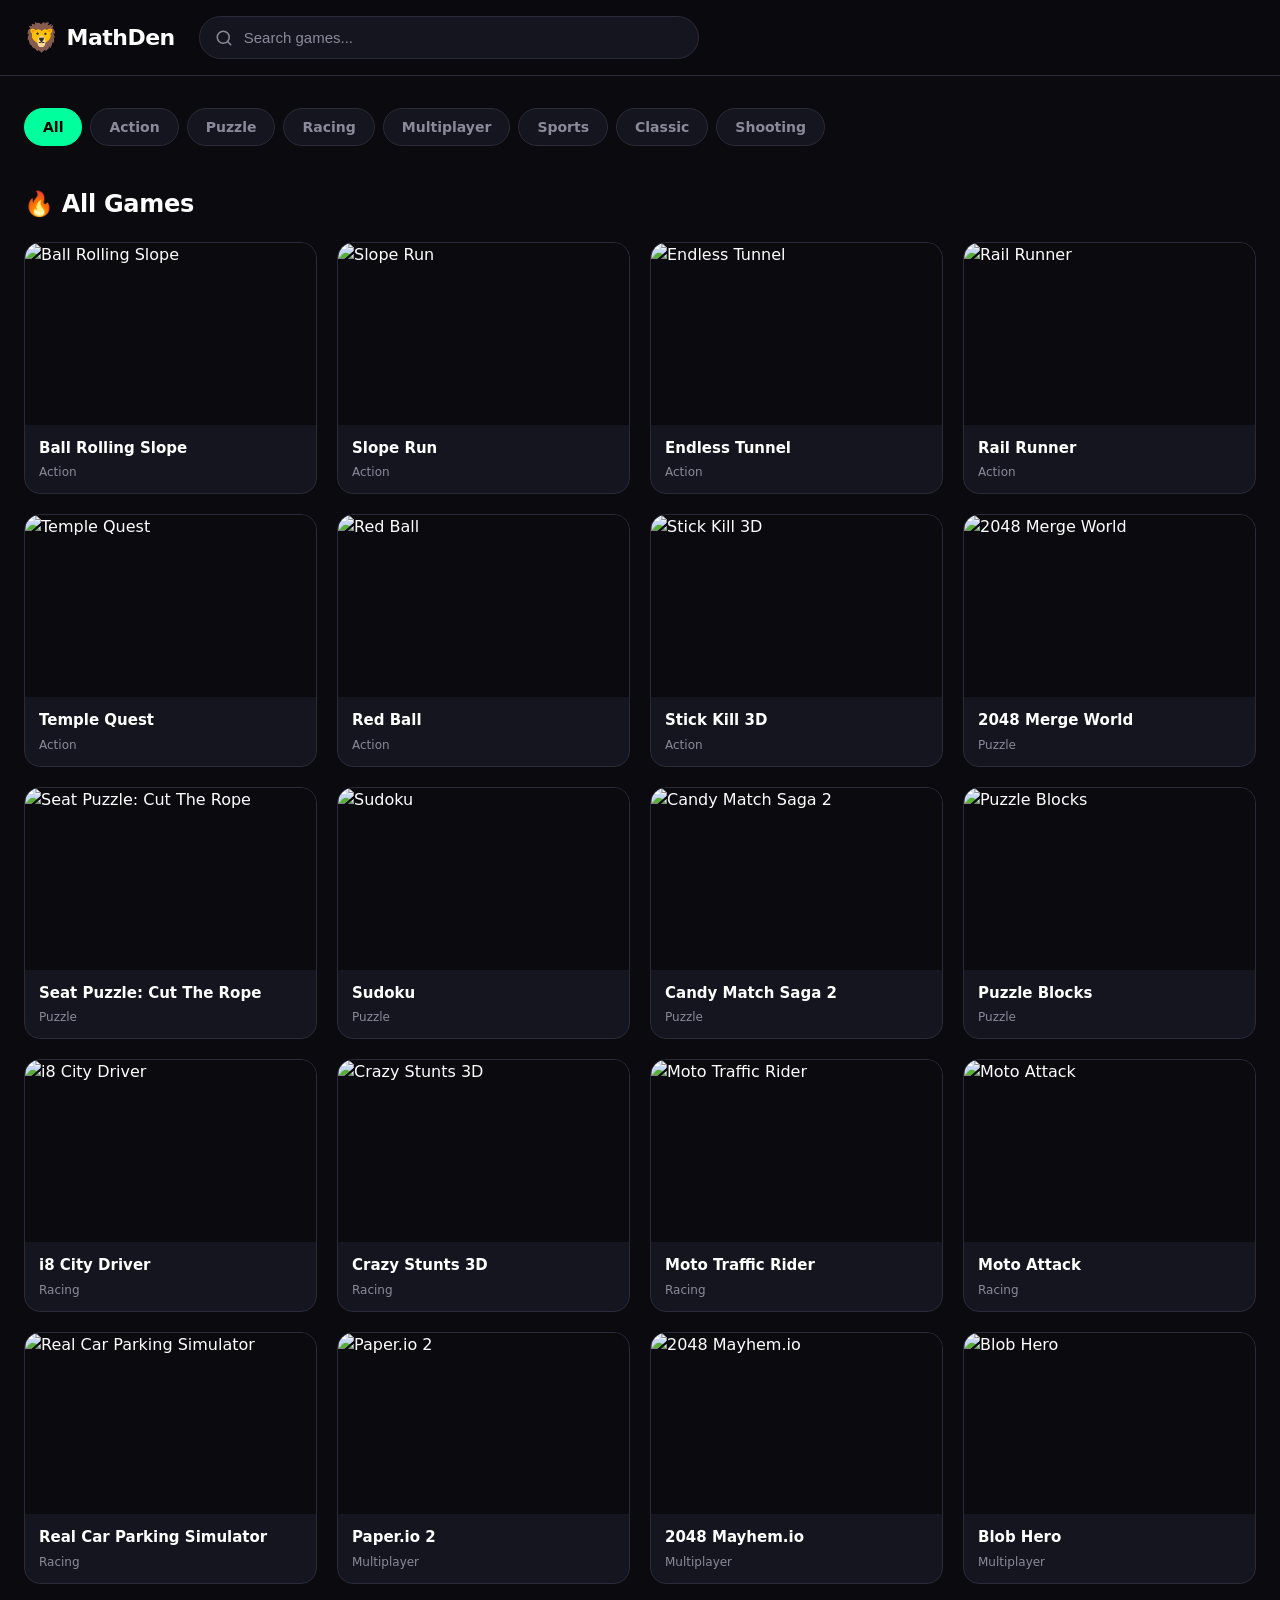
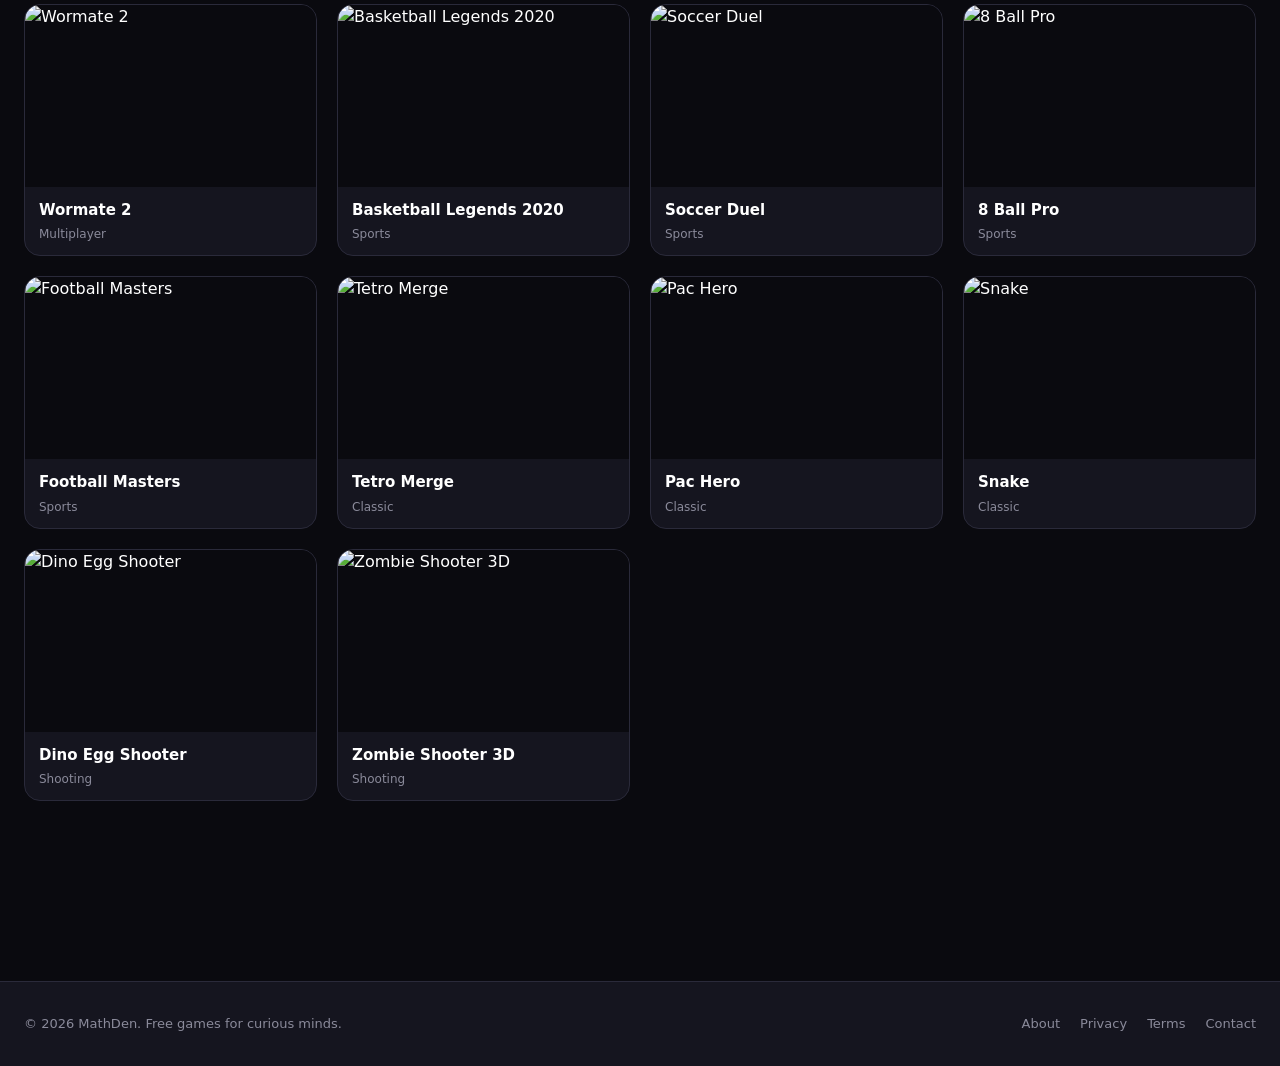
==== index.html @ 06e5002e "Add custom PostHog events: game_played, category_clicked" ====
<!DOCTYPE html>
<html lang="en">
<head>
  <meta charset="UTF-8">
  <meta name="viewport" content="width=device-width, initial-scale=1.0">
  <title>MathDen — Free Online Games</title>
  <meta name="description" content="Play free online games at MathDen. Action, puzzle, racing, and more — no download required.">
  <meta property="og:title" content="MathDen — Free Online Games">
  <meta property="og:description" content="Play free online games at MathDen. Action, puzzle, racing, and more.">
  <link rel="stylesheet" href="assets/css/style.css">
<script>
    !function(t,e){var o,n,p,r;e.__SV||(window.posthog && window.posthog.__loaded)||(window.posthog=e,e._i=[],e.init=function(i,s,a){function g(t,e){var o=e.split(".");2==o.length&&(t=t[o[0]],e=o[1]),t[e]=function(){t.push([e].concat(Array.prototype.slice.call(arguments,0)))}}(p=t.createElement("script")).type="text/javascript",p.crossOrigin="anonymous",p.async=!0,p.src=s.api_host.replace(".i.posthog.com","-assets.i.posthog.com")+"/static/array.js",(r=t.getElementsByTagName("script")[0]).parentNode.insertBefore(p,r);var u=e;for(void 0!==a?u=e[a]=[]:a="posthog",u.people=u.people||[],u.toString=function(t){var e="posthog";return"posthog"!==a&&(e+="."+a),t||(e+=" (stub)"),e},u.people.toString=function(){return u.toString(1)+".people (stub)"},o="Ai Ri init Vi Yi Rr zi Gi Zi capture calculateEventProperties en register register_once register_for_session unregister unregister_for_session sn getFeatureFlag getFeatureFlagPayload getFeatureFlagResult isFeatureEnabled reloadFeatureFlags updateFlags updateEarlyAccessFeatureEnrollment getEarlyAccessFeatures on onFeatureFlags onSurveysLoaded onSessionId getSurveys getActiveMatchingSurveys renderSurvey displaySurvey cancelPendingSurvey canRenderSurvey canRenderSurveyAsync an identify setPersonProperties group resetGroups setPersonPropertiesForFlags resetPersonPropertiesForFlags setGroupPropertiesForFlags resetGroupPropertiesForFlags reset setIdentity clearIdentity get_distinct_id getGroups get_session_id get_session_replay_url alias set_config startSessionRecording stopSessionRecording sessionRecordingStarted captureException addExceptionStep captureLog startExceptionAutocapture stopExceptionAutocapture loadToolbar get_property getSessionProperty rn Ki createPersonProfile setInternalOrTestUser nn $i hn opt_in_capturing opt_out_capturing has_opted_in_capturing has_opted_out_capturing get_explicit_consent_status is_capturing clear_opt_in_out_capturing Xi debug Mr tn getPageViewId captureTraceFeedback captureTraceMetric Di".split(" "),n=0;n<o.length;n++)g(u,o[n]);e._i.push([i,s,a])},e.__SV=1)}(document,window.posthog||[]);
    posthog.init('phc_BQcJX7nY75szhuNcT6QrGDMmhBJrmtyXTKEmEnBgH4zF', {
        api_host: 'https://us.i.posthog.com',
        defaults: '2026-01-30',
        person_profiles: 'identified_only', // or 'always' to create profiles for anonymous users as well
    })
</script>
</head>
<body>

  <!-- HEADER -->
  <header>
    <div class="header-inner">
      <a href="/" class="logo">
        <span class="logo-emoji">🦁</span>
        <span>MathDen</span>
      </a>
      <div class="search-bar">
        <svg class="search-icon" width="18" height="18" viewBox="0 0 24 24" fill="none" stroke="currentColor" stroke-width="2" stroke-linecap="round" stroke-linejoin="round">
          <circle cx="11" cy="11" r="8"></circle>
          <path d="m21 21-4.3-4.3"></path>
        </svg>
        <input type="text" id="searchInput" placeholder="Search games...">
      </div>
    </div>
  </header>

  <!-- MAIN CONTENT -->
  <main>
    <!-- Category Filter Tabs -->
    <div class="category-tabs" id="categoryTabs"></div>

    <!-- Recently Played (hidden by default, shows only if user has history) -->
    <section id="recentlyPlayedSection" style="display: none;">
      <h2 class="section-title">⏱️ Recently Played</h2>
      <div class="game-grid" id="recentlyPlayedGrid"></div>
    </section>

    <!-- Main Game Grid -->
    <section>
      <h2 class="section-title" id="gridTitle">🔥 All Games</h2>
      <div class="game-grid" id="gameGrid"></div>
      <div class="empty-state" id="emptyState" style="display: none;">
        No games match your search. Try a different keyword.
      </div>
    </section>
  </main>
<!-- FOOTER -->
  <footer class="site-footer">
    <div class="footer-inner">
      <p>© 2026 MathDen. Free games for curious minds.</p>
      <nav class="footer-links">
        <a href="/about.html">About</a>
        <a href="/privacy.html">Privacy</a>
        <a href="/terms.html">Terms</a>
        <a href="mailto:hello@mathden.com">Contact</a>
      </nav>
    </div>
  </footer>
  <!-- SCRIPTS -->
  <script src="assets/js/games.js"></script>
<script>
  const grid = document.getElementById("gameGrid");
  const searchInput = document.getElementById("searchInput");
  const emptyState = document.getElementById("emptyState");
  const categoryTabs = document.getElementById("categoryTabs");
  const gridTitle = document.getElementById("gridTitle");
  const recentlyPlayedSection = document.getElementById("recentlyPlayedSection");
  const recentlyPlayedGrid = document.getElementById("recentlyPlayedGrid");

  let activeCategory = "All";
  let searchQuery = "";

  // Build a single game card element
  function buildCard(game) {
    const card = document.createElement("a");
    card.href = `game.html?id=${game.id}`;
    card.className = "game-card";
    card.innerHTML = `
      <img class="game-card-thumb" src="${game.thumbnail}" alt="${game.title}" loading="lazy">
      <div class="game-card-body">
        <div class="game-card-title">${game.title}</div>
        <div class="game-card-tag">${game.category}</div>
      </div>
    `;
    return card;
  }

  // Render category filter tabs
  function renderCategoryTabs() {
    categoryTabs.innerHTML = "";
    CATEGORIES.forEach(cat => {
      const btn = document.createElement("button");
      btn.className = "category-tab" + (cat === activeCategory ? " active" : "");
      btn.textContent = cat;
     btn.addEventListener("click", () => {
  activeCategory = cat;
  searchInput.value = "";
  searchQuery = "";
  renderCategoryTabs();
  gridTitle.textContent = cat === "All" ? "🔥 All Games" : `🔥 ${cat}`;
  applyFilters();
  window.scrollTo({ top: 0, behavior: "smooth" });

  // Track category click
  if (typeof posthog !== 'undefined') {
    posthog.capture('category_clicked', {
      category: cat,
    });
  }
});
      categoryTabs.appendChild(btn);
    });
  }

  // Render the filtered game grid
  function renderGames(gameList) {
    grid.innerHTML = "";
    if (gameList.length === 0) {
      emptyState.style.display = "block";
      return;
    }
    emptyState.style.display = "none";
    gameList.forEach(g => grid.appendChild(buildCard(g)));
  }

  // Combine category + search filtering
  function applyFilters() {
    let filtered = GAMES;
    if (activeCategory !== "All") {
      filtered = filtered.filter(g => g.category === activeCategory);
    }
    if (searchQuery) {
      const q = searchQuery.toLowerCase();
      filtered = filtered.filter(g =>
        g.title.toLowerCase().includes(q) ||
        g.category.toLowerCase().includes(q)
      );
    }
    renderGames(filtered);
  }

  // Render Recently Played section
  function renderRecentlyPlayed() {
    try {
      const recent = JSON.parse(localStorage.getItem("recentlyPlayed") || "[]");
      if (recent.length === 0) {
        recentlyPlayedSection.style.display = "none";
        return;
      }
      recentlyPlayedSection.style.display = "block";
      recentlyPlayedGrid.innerHTML = "";
      recent.forEach(g => recentlyPlayedGrid.appendChild(buildCard(g)));
    } catch (e) {
      recentlyPlayedSection.style.display = "none";
    }
  }

  // Search handler
  searchInput.addEventListener("input", (e) => {
    searchQuery = e.target.value.trim();
    applyFilters();
  });

  // Handle incoming search from game page
  const urlParams = new URLSearchParams(window.location.search);
  const incomingSearch = urlParams.get("search");
  if (incomingSearch) {
    searchInput.value = incomingSearch;
    searchQuery = incomingSearch;
  }

  // Boot
  renderCategoryTabs();
  renderRecentlyPlayed();
  applyFilters();
</script>

</body>
</html>
---- assets/css/style.css ----
/* ============================================
   MATHDEN STYLESHEET — v1
   ============================================ */

/* Reset + Base */
* {
  margin: 0;
  padding: 0;
  box-sizing: border-box;
}

:root {
  --bg: #0a0a0f;
  --bg-card: #15151f;
  --bg-card-hover: #1e1e2d;
  --border: #2a2a3a;
  --text: #ffffff;
  --text-dim: #8a8a9a;
  --accent: #00ff9d;
  --accent-glow: rgba(0, 255, 157, 0.15);
  --radius: 16px;
}

body {
  font-family: -apple-system, BlinkMacSystemFont, "Segoe UI", system-ui, sans-serif;
  background: var(--bg);
  color: var(--text);
  min-height: 100vh;
  line-height: 1.5;
}

/* ============================================
   HEADER
   ============================================ */
header {
  position: sticky;
  top: 0;
  background: rgba(10, 10, 15, 0.85);
  backdrop-filter: blur(12px);
  border-bottom: 1px solid var(--border);
  padding: 16px 24px;
  z-index: 100;
}

.header-inner {
  max-width: 1400px;
  margin: 0 auto;
  display: flex;
  align-items: center;
  gap: 24px;
}

.logo {
  display: flex;
  align-items: center;
  gap: 8px;
  font-size: 22px;
  font-weight: 800;
  letter-spacing: -0.5px;
  color: var(--text);
  text-decoration: none;
  white-space: nowrap;
}

.logo-emoji {
  font-size: 28px;
}

.search-bar {
  flex: 1;
  max-width: 500px;
  position: relative;
}

.search-bar input {
  width: 100%;
  padding: 12px 18px 12px 44px;
  background: var(--bg-card);
  border: 1px solid var(--border);
  border-radius: 999px;
  color: var(--text);
  font-size: 15px;
  transition: all 0.2s;
}

.search-bar input:focus {
  outline: none;
  border-color: var(--accent);
  box-shadow: 0 0 0 3px var(--accent-glow);
}

.search-bar input::placeholder {
  color: var(--text-dim);
}

.search-icon {
  position: absolute;
  left: 16px;
  top: 50%;
  transform: translateY(-50%);
  color: var(--text-dim);
  pointer-events: none;
}

/* ============================================
   MAIN LAYOUT
   ============================================ */
main {
  max-width: 1400px;
  margin: 0 auto;
  padding: 32px 24px 80px;
}

.section-title {
  font-size: 24px;
  font-weight: 700;
  margin-bottom: 20px;
  letter-spacing: -0.3px;
}

/* ============================================
   GAME GRID
   ============================================ */
.game-grid {
  display: grid;
  grid-template-columns: repeat(4, 1fr);
  gap: 20px;
}

@media (max-width: 1024px) {
  .game-grid {
    grid-template-columns: repeat(3, 1fr);
  }
}

@media (max-width: 720px) {
  .game-grid {
    grid-template-columns: repeat(2, 1fr);
    gap: 12px;
  }
}

/* ============================================
   GAME CARD
   ============================================ */
.game-card {
  background: var(--bg-card);
  border: 1px solid var(--border);
  border-radius: var(--radius);
  overflow: hidden;
  cursor: pointer;
  transition: all 0.2s ease;
  text-decoration: none;
  color: inherit;
  display: block;
}

.game-card:hover {
  transform: translateY(-4px);
  background: var(--bg-card-hover);
  border-color: var(--accent);
  box-shadow: 0 8px 24px var(--accent-glow);
}

.game-card-thumb {
  width: 100%;
  aspect-ratio: 16/10;
  background: var(--bg);
  object-fit: cover;
  display: block;
}

.game-card-body {
  padding: 12px 14px;
}

.game-card-title {
  font-size: 15px;
  font-weight: 600;
  margin-bottom: 4px;
  white-space: nowrap;
  overflow: hidden;
  text-overflow: ellipsis;
}

.game-card-tag {
  font-size: 12px;
  color: var(--text-dim);
}

/* ============================================
   EMPTY STATE
   ============================================ */
.empty-state {
  text-align: center;
  padding: 80px 20px;
  color: var(--text-dim);
}
/* ============================================
   CATEGORY TABS
   ============================================ */
.category-tabs {
  display: flex;
  gap: 8px;
  overflow-x: auto;
  padding-bottom: 12px;
  margin-bottom: 28px;
  scrollbar-width: none;
  -ms-overflow-style: none;
}

.category-tabs::-webkit-scrollbar {
  display: none;
}

.category-tab {
  background: var(--bg-card);
  border: 1px solid var(--border);
  color: var(--text-dim);
  padding: 10px 18px;
  border-radius: 999px;
  font-size: 14px;
  font-weight: 600;
  cursor: pointer;
  white-space: nowrap;
  transition: all 0.2s;
  font-family: inherit;
}

.category-tab:hover {
  color: var(--text);
  border-color: var(--accent);
}

.category-tab.active {
  background: var(--accent);
  color: #000;
  border-color: var(--accent);
}

/* Section spacing */
section {
  margin-bottom: 40px;
}

/* ============================================
   FOOTER
   ============================================ */
.site-footer {
  border-top: 1px solid var(--border);
  padding: 32px 24px;
  background: var(--bg-card);
  color: var(--text-dim);
  font-size: 13px;
  margin-top: 60px;
}

.footer-inner {
  max-width: 1400px;
  margin: 0 auto;
  display: flex;
  justify-content: space-between;
  align-items: center;
  flex-wrap: wrap;
  gap: 16px;
}

.footer-links {
  display: flex;
  gap: 20px;
  flex-wrap: wrap;
}

.footer-links a {
  color: var(--text-dim);
  text-decoration: none;
  transition: color 0.2s;
}

.footer-links a:hover {
  color: var(--accent);
}

/* ============================================
   MOBILE REFINEMENTS
   ============================================ */
@media (max-width: 480px) {
  .header-inner {
    gap: 12px;
  }

  .logo span:last-child {
    display: none;
  }

  .logo-emoji {
    font-size: 30px;
  }

  .search-bar input {
    padding: 10px 16px 10px 40px;
    font-size: 14px;
  }

  .section-title {
    font-size: 20px;
  }

  main {
    padding: 20px 16px 60px;
  }

  .category-tab {
    padding: 8px 14px;
    font-size: 13px;
  }

  .footer-inner {
    flex-direction: column;
    text-align: center;
  }
}
/* ============================================
   TEXT PAGES (About, Privacy, Terms)
   ============================================ */
.text-page {
  max-width: 760px;
  margin: 0 auto;
  padding: 60px 24px 80px;
  line-height: 1.7;
}

.text-page h1 {
  font-size: 38px;
  margin-bottom: 16px;
  letter-spacing: -0.5px;
}

.text-page h2 {
  font-size: 22px;
  margin: 40px 0 12px;
  color: var(--text);
}

.text-page .lead {
  font-size: 18px;
  color: var(--text-dim);
  margin-bottom: 32px;
}

.text-page p,
.text-page ul {
  color: #c8c8d0;
  margin-bottom: 16px;
}

.text-page ul {
  padding-left: 24px;
}

.text-page li {
  margin-bottom: 8px;
}

.text-page a {
  color: var(--accent);
  text-decoration: none;
}

.text-page a:hover {
  text-decoration: underline;
}

@media (max-width: 480px) {
  .text-page h1 {
    font-size: 28px;
  }
  
  .text-page h2 {
    font-size: 18px;
  }
  
  .text-page {
    padding: 40px 16px 60px;
  }
}
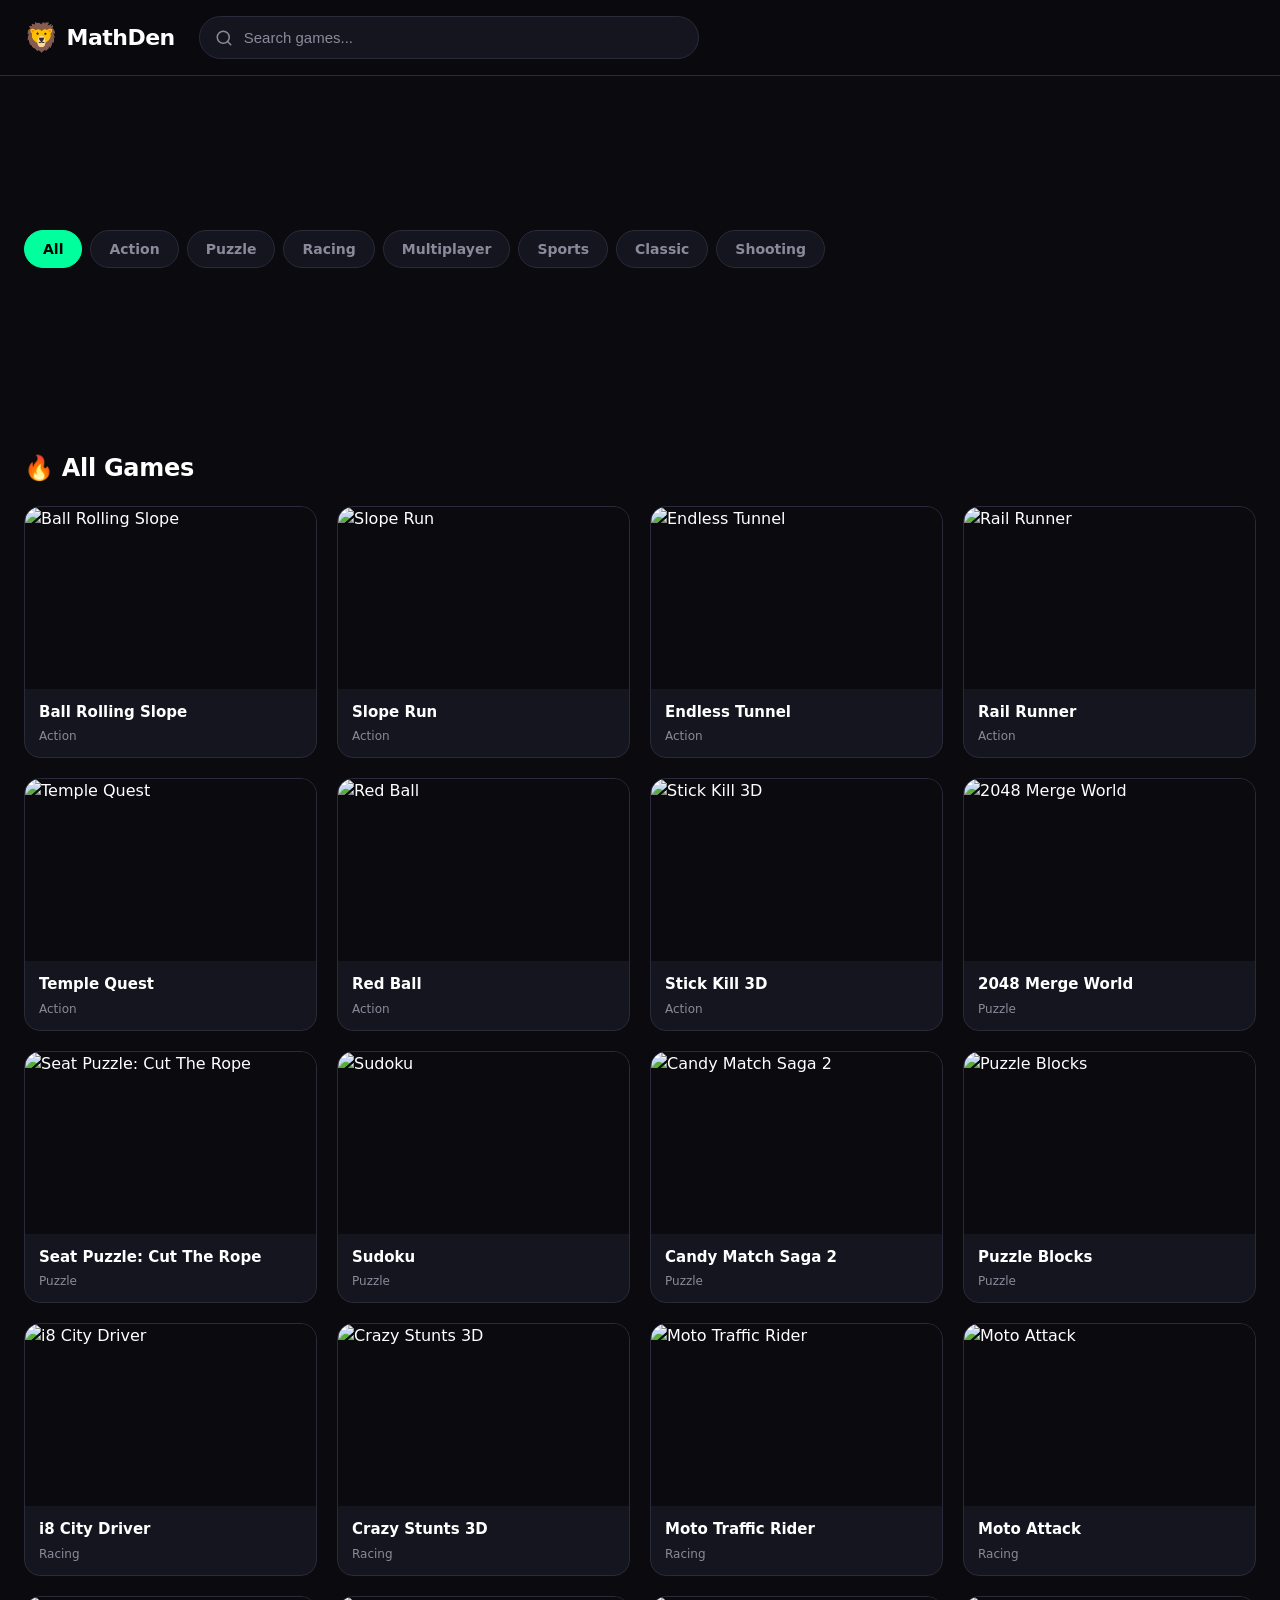
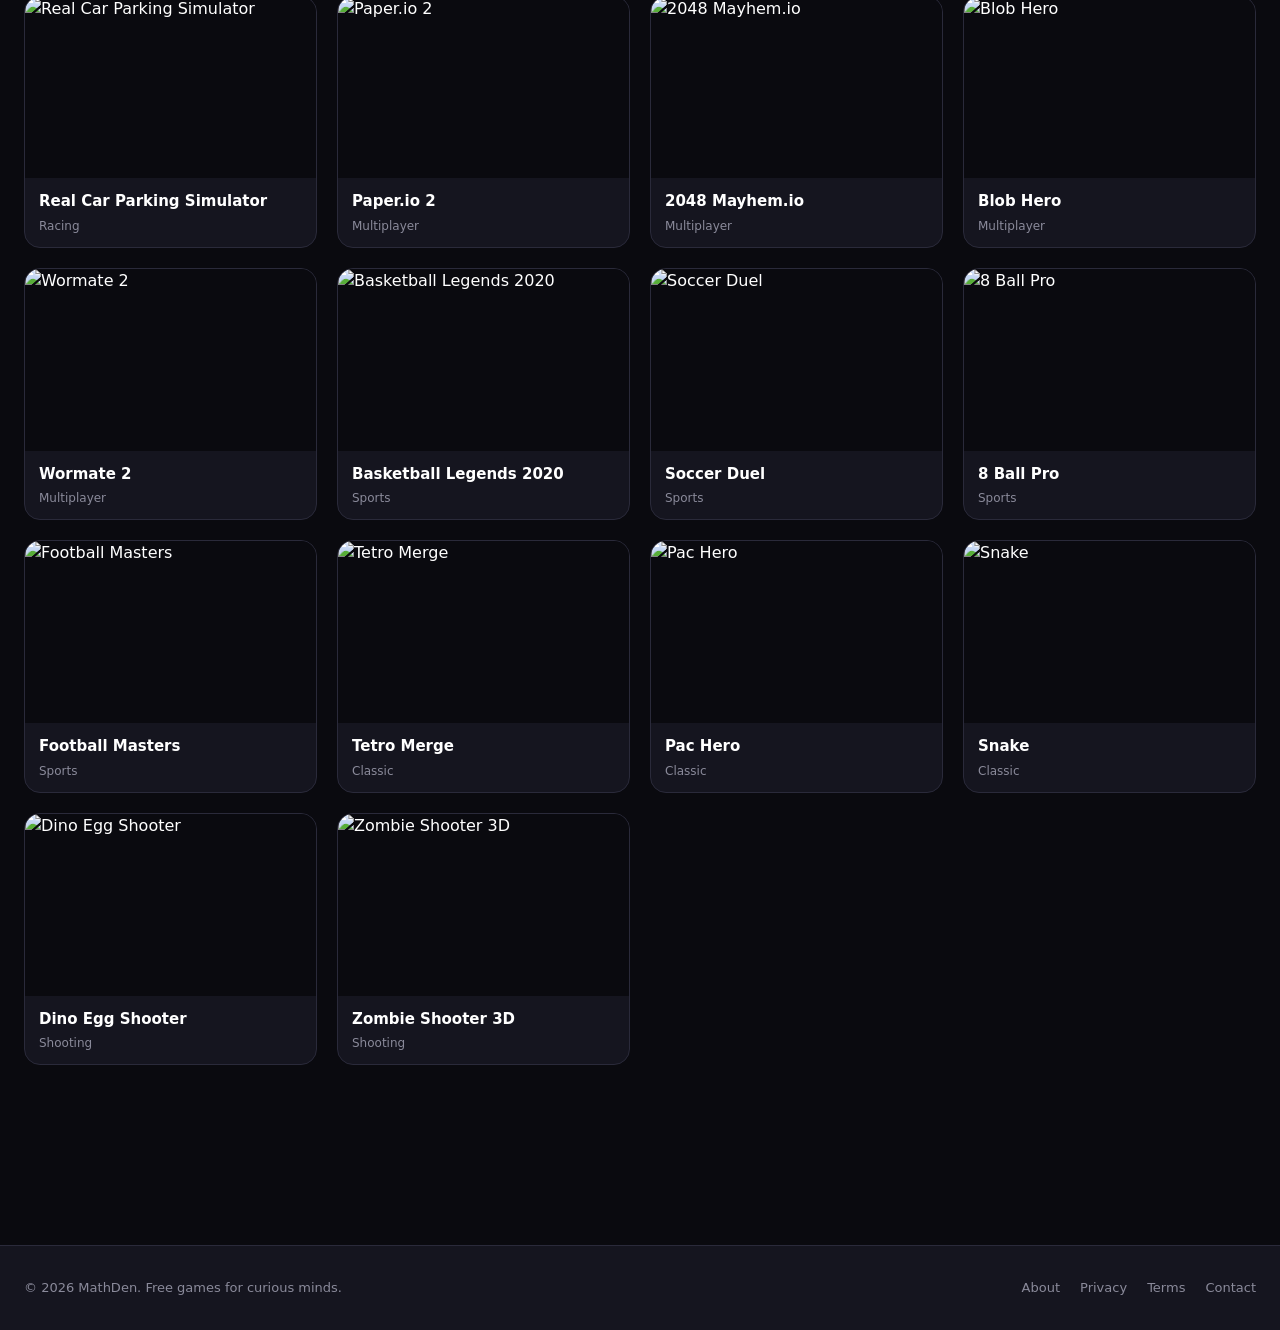
==== commit c9521e79: "Add ad slot placeholders for future AdSense/Adsterra codes" ====
--- a/index.html
+++ b/index.html
@@ -38,6 +38,11 @@
 
   <!-- MAIN CONTENT -->
   <main>
+    <!-- Ad Slot: Top Banner -->
+    <div class="ad-slot ad-top" data-slot="home-top">
+      <!-- Ad code will be pasted here -->
+    </div>
+
     <!-- Category Filter Tabs -->
     <div class="category-tabs" id="categoryTabs"></div>
 
@@ -46,6 +51,12 @@
       <h2 class="section-title">⏱️ Recently Played</h2>
       <div class="game-grid" id="recentlyPlayedGrid"></div>
     </section>
+
+    <!-- Main Game Grid -->
+   <!-- Ad Slot: Middle Banner -->
+    <div class="ad-slot ad-middle" data-slot="home-middle">
+      <!-- Ad code will be pasted here -->
+    </div>
 
     <!-- Main Game Grid -->
     <section>
--- a/assets/css/style.css
+++ b/assets/css/style.css
@@ -383,4 +383,51 @@
   .text-page {
     padding: 40px 16px 60px;
   }
+}
+/* ============================================
+   AD SLOTS
+   ============================================ */
+.ad-slot {
+  max-width: 1400px;
+  margin: 20px auto;
+  padding: 0 24px;
+  text-align: center;
+  min-height: 90px;
+  display: flex;
+  justify-content: center;
+  align-items: center;
+}
+
+/* When slot is empty (no ad loaded), hide it */
+.ad-slot:empty {
+  display: none;
+}
+
+/* Ads inside fill nicely */
+.ad-slot iframe,
+.ad-slot ins,
+.ad-slot > div {
+  max-width: 100%;
+}
+
+/* Spacing tweaks for each placement */
+.ad-top {
+  margin-top: 8px;
+  margin-bottom: 24px;
+}
+
+.ad-middle {
+  margin: 40px auto;
+}
+
+.ad-below-game {
+  margin: 16px auto 32px;
+}
+
+@media (max-width: 480px) {
+  .ad-slot {
+    padding: 0 16px;
+    min-height: 60px;
+    margin: 16px auto;
+  }
 }
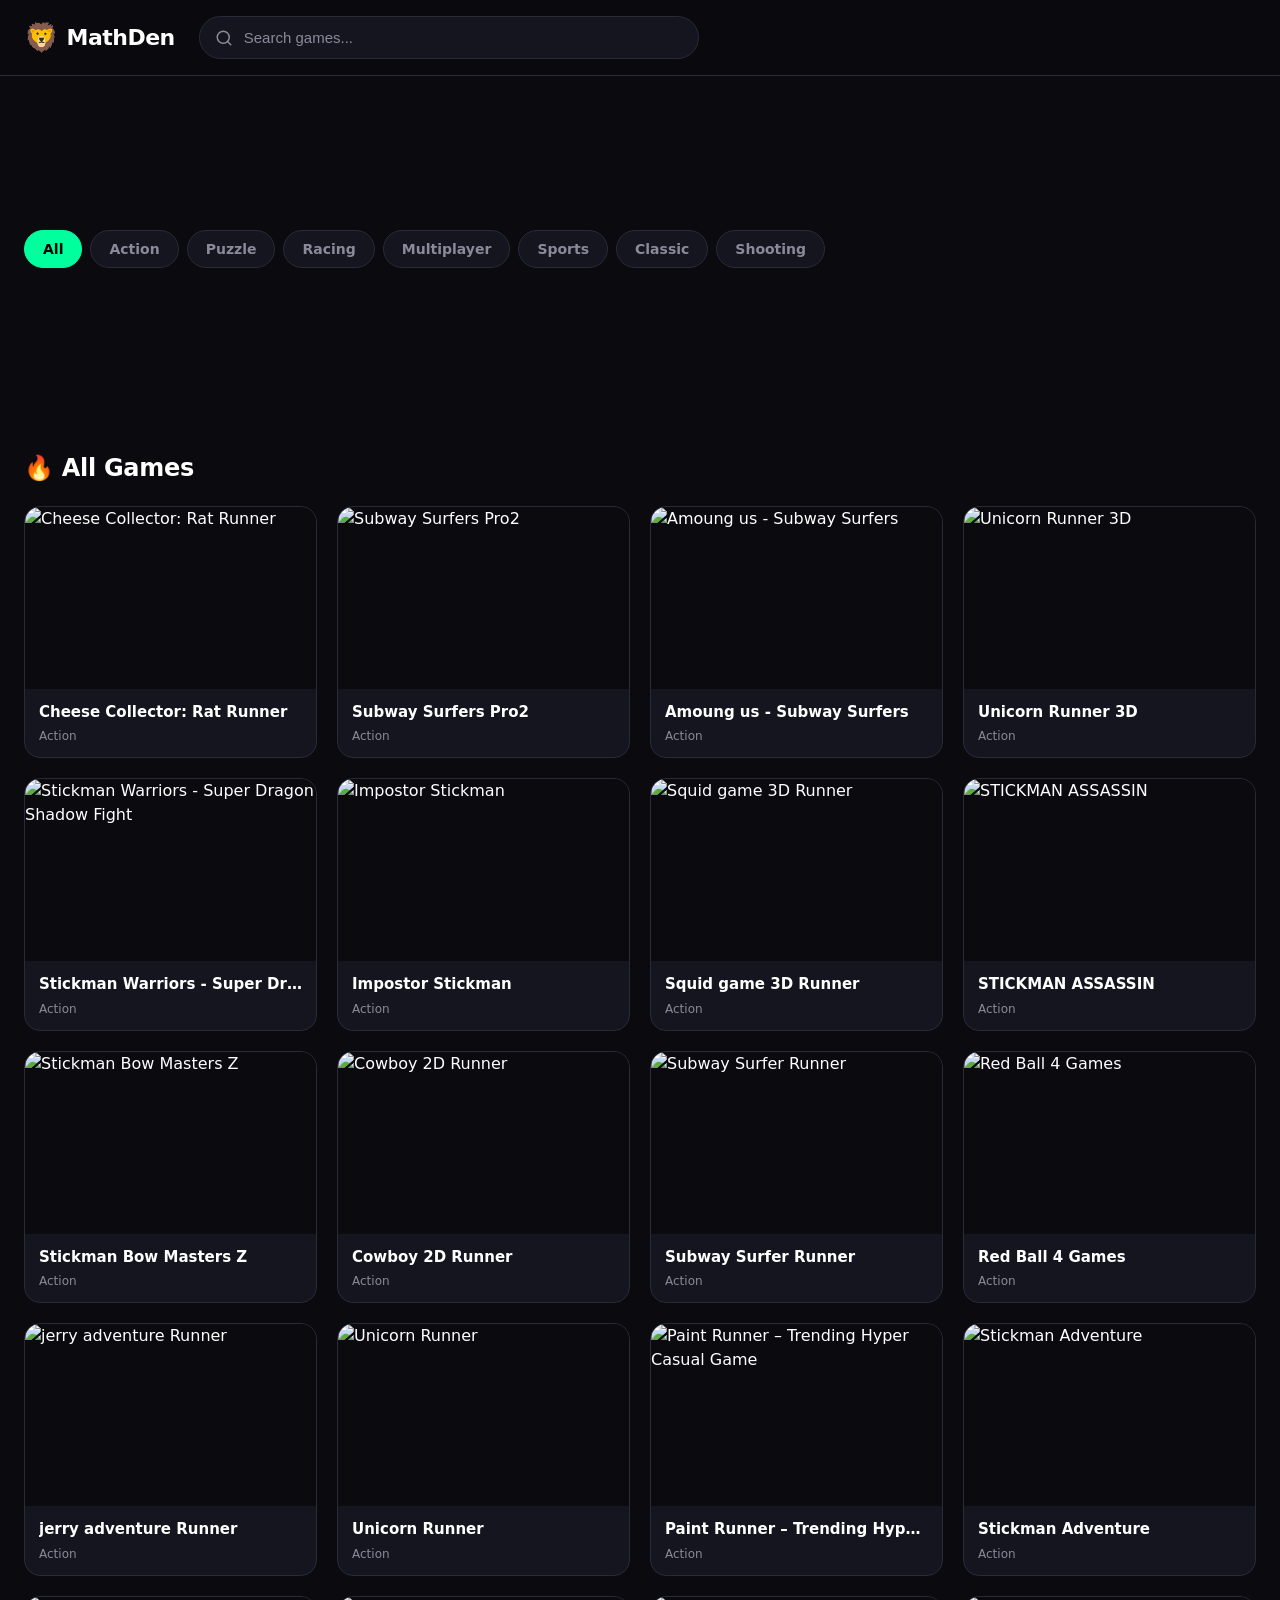
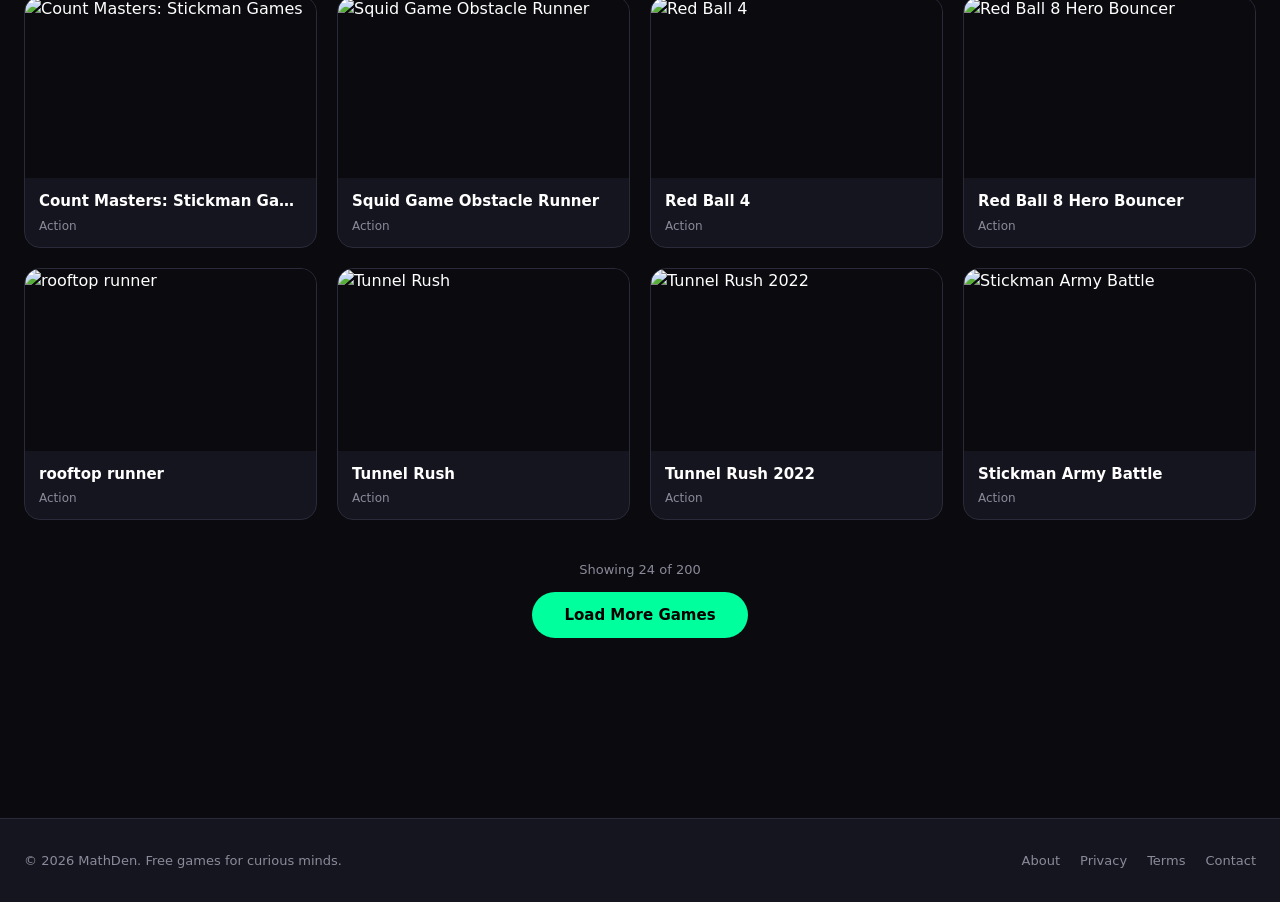
==== commit a517fe3f: "Add pagination: render 24 games initially, Load More button" ====
--- a/index.html
+++ b/index.html
@@ -1,6 +1,25 @@
 <!DOCTYPE html>
 <html lang="en">
 <head>
+  <!-- FAVICONS -->
+  <link rel="icon" type="image/svg+xml" href="/favicon.svg">
+  <link rel="icon" type="image/png" sizes="32x32" href="/favicon-32.png">
+  <link rel="apple-touch-icon" sizes="180x180" href="/assets/images/favicon-180.png">
+  <link rel="icon" type="image/png" sizes="192x192" href="/assets/images/favicon-192.png">
+  <link rel="icon" type="image/png" sizes="512x512" href="/assets/images/favicon-512.png">
+
+  <!-- OPEN GRAPH / SOCIAL PREVIEWS -->
+  <meta property="og:title" content="MathDen — 30+ Free Online Games">
+  <meta property="og:description" content="Play free browser games. Action, puzzle, racing, sports. No downloads required.">
+  <meta property="og:image" content="https://mathden.com/assets/images/og-image.png">
+  <meta property="og:url" content="https://mathden.com">
+  <meta property="og:type" content="website">
+
+  <!-- TWITTER CARD -->
+  <meta name="twitter:card" content="summary_large_image">
+  <meta name="twitter:title" content="MathDen — 30+ Free Online Games">
+  <meta name="twitter:description" content="Play free browser games. Action, puzzle, racing, sports. No downloads required.">
+  <meta name="twitter:image" content="https://mathden.com/assets/images/og-image.png">
   <meta charset="UTF-8">
   <meta name="viewport" content="width=device-width, initial-scale=1.0">
   <title>MathDen — Free Online Games</title>
@@ -40,8 +59,17 @@
   <main>
     <!-- Ad Slot: Top Banner -->
     <div class="ad-slot ad-top" data-slot="home-top">
-      <!-- Ad code will be pasted here -->
-    </div>
+    <script type="text/javascript">
+      atOptions = {
+        'key' : 'dc73d0abc598bef173a2f749809c4b78',
+        'format' : 'iframe',
+        'height' : 90,
+        'width' : 728,
+        'params' : {}
+      };
+    </script>
+    <script type="text/javascript" src="//www.highperformanceformat.com/dc73d0abc598bef173a2f749809c4b78/invoke.js"></script>
+  </div>
 
     <!-- Category Filter Tabs -->
     <div class="category-tabs" id="categoryTabs"></div>
@@ -55,15 +83,30 @@
     <!-- Main Game Grid -->
    <!-- Ad Slot: Middle Banner -->
     <div class="ad-slot ad-middle" data-slot="home-middle">
-      <!-- Ad code will be pasted here -->
-    </div>
-
-    <!-- Main Game Grid -->
+    <script type="text/javascript">
+      atOptions = {
+        'key' : '6a2849f2aa82b75d0018c4c3b8f26ad0',
+        'format' : 'iframe',
+        'height' : 250,
+        'width' : 300,
+        'params' : {}
+      };
+    </script>
+    <script type="text/javascript" src="//www.highperformanceformat.com/6a2849f2aa82b75d0018c4c3b8f26ad0/invoke.js"></script>
+  </div>
+
+<!-- Main Game Grid -->
     <section>
       <h2 class="section-title" id="gridTitle">🔥 All Games</h2>
       <div class="game-grid" id="gameGrid"></div>
       <div class="empty-state" id="emptyState" style="display: none;">
         No games match your search. Try a different keyword.
+      </div>
+
+      <!-- Load More -->
+      <div class="load-more-wrap" id="loadMoreWrap" style="display: none;">
+        <p class="load-more-count" id="loadMoreCount"></p>
+        <button class="load-more-btn" id="loadMoreBtn">Load More Games</button>
       </div>
     </section>
   </main>
@@ -82,6 +125,8 @@
   <!-- SCRIPTS -->
   <script src="assets/js/games.js"></script>
 <script>
+  const PAGE_SIZE = 24;
+
   const grid = document.getElementById("gameGrid");
   const searchInput = document.getElementById("searchInput");
   const emptyState = document.getElementById("emptyState");
@@ -89,17 +134,21 @@
   const gridTitle = document.getElementById("gridTitle");
   const recentlyPlayedSection = document.getElementById("recentlyPlayedSection");
   const recentlyPlayedGrid = document.getElementById("recentlyPlayedGrid");
+  const loadMoreWrap = document.getElementById("loadMoreWrap");
+  const loadMoreBtn = document.getElementById("loadMoreBtn");
+  const loadMoreCount = document.getElementById("loadMoreCount");
 
   let activeCategory = "All";
   let searchQuery = "";
-
-  // Build a single game card element
+  let currentList = [];
+  let visibleCount = 0;
+
   function buildCard(game) {
     const card = document.createElement("a");
     card.href = `game.html?id=${game.id}`;
     card.className = "game-card";
     card.innerHTML = `
-      <img class="game-card-thumb" src="${game.thumbnail}" alt="${game.title}" loading="lazy">
+      <img class="game-card-thumb" src="${game.thumbnail}" alt="${game.title}" loading="lazy" decoding="async">
       <div class="game-card-body">
         <div class="game-card-title">${game.title}</div>
         <div class="game-card-tag">${game.category}</div>
@@ -108,45 +157,56 @@
     return card;
   }
 
-  // Render category filter tabs
   function renderCategoryTabs() {
     categoryTabs.innerHTML = "";
     CATEGORIES.forEach(cat => {
       const btn = document.createElement("button");
       btn.className = "category-tab" + (cat === activeCategory ? " active" : "");
       btn.textContent = cat;
-     btn.addEventListener("click", () => {
-  activeCategory = cat;
-  searchInput.value = "";
-  searchQuery = "";
-  renderCategoryTabs();
-  gridTitle.textContent = cat === "All" ? "🔥 All Games" : `🔥 ${cat}`;
-  applyFilters();
-  window.scrollTo({ top: 0, behavior: "smooth" });
-
-  // Track category click
-  if (typeof posthog !== 'undefined') {
-    posthog.capture('category_clicked', {
-      category: cat,
-    });
-  }
-});
+      btn.addEventListener("click", () => {
+        activeCategory = cat;
+        searchInput.value = "";
+        searchQuery = "";
+        renderCategoryTabs();
+        gridTitle.textContent = cat === "All" ? "🔥 All Games" : `🔥 ${cat}`;
+        applyFilters();
+        window.scrollTo({ top: 0, behavior: "smooth" });
+        if (typeof posthog !== 'undefined') {
+          posthog.capture('category_clicked', { category: cat });
+        }
+      });
       categoryTabs.appendChild(btn);
     });
   }
 
-  // Render the filtered game grid
-  function renderGames(gameList) {
-    grid.innerHTML = "";
-    if (gameList.length === 0) {
-      emptyState.style.display = "block";
+  // Append the next batch of cards (does NOT clear grid)
+  function appendNextPage() {
+    const slice = currentList.slice(visibleCount, visibleCount + PAGE_SIZE);
+    const fragment = document.createDocumentFragment();
+    slice.forEach(g => fragment.appendChild(buildCard(g)));
+    grid.appendChild(fragment);
+    visibleCount += slice.length;
+    updateLoadMoreUI();
+  }
+
+  function updateLoadMoreUI() {
+    const total = currentList.length;
+    if (total === 0) {
+      loadMoreWrap.style.display = "none";
       return;
     }
-    emptyState.style.display = "none";
-    gameList.forEach(g => grid.appendChild(buildCard(g)));
-  }
-
-  // Combine category + search filtering
+    const remaining = total - visibleCount;
+    if (remaining <= 0) {
+      loadMoreWrap.style.display = "block";
+      loadMoreBtn.style.display = "none";
+      loadMoreCount.textContent = `Showing all ${total} games`;
+    } else {
+      loadMoreWrap.style.display = "block";
+      loadMoreBtn.style.display = "inline-block";
+      loadMoreCount.textContent = `Showing ${visibleCount} of ${total}`;
+    }
+  }
+
   function applyFilters() {
     let filtered = GAMES;
     if (activeCategory !== "All") {
@@ -159,10 +219,19 @@
         g.category.toLowerCase().includes(q)
       );
     }
-    renderGames(filtered);
-  }
-
-  // Render Recently Played section
+    currentList = filtered;
+    visibleCount = 0;
+    grid.innerHTML = "";
+
+    if (filtered.length === 0) {
+      emptyState.style.display = "block";
+      loadMoreWrap.style.display = "none";
+      return;
+    }
+    emptyState.style.display = "none";
+    appendNextPage();
+  }
+
   function renderRecentlyPlayed() {
     try {
       const recent = JSON.parse(localStorage.getItem("recentlyPlayed") || "[]");
@@ -178,13 +247,18 @@
     }
   }
 
-  // Search handler
+  loadMoreBtn.addEventListener("click", () => {
+    appendNextPage();
+    if (typeof posthog !== 'undefined') {
+      posthog.capture('load_more_clicked', { visible_count: visibleCount });
+    }
+  });
+
   searchInput.addEventListener("input", (e) => {
     searchQuery = e.target.value.trim();
     applyFilters();
   });
 
-  // Handle incoming search from game page
   const urlParams = new URLSearchParams(window.location.search);
   const incomingSearch = urlParams.get("search");
   if (incomingSearch) {
@@ -192,11 +266,28 @@
     searchQuery = incomingSearch;
   }
 
-  // Boot
   renderCategoryTabs();
   renderRecentlyPlayed();
   applyFilters();
 </script>
 
+
+  <!-- Adsterra Mobile Sticky 320x50 -->
+  <div class="ad-mobile-sticky">
+    <script type="text/javascript">
+      atOptions = {
+        'key' : 'b5489968bd2a0a5b91aee8b3cb389d09',
+        'format' : 'iframe',
+        'height' : 50,
+        'width' : 320,
+        'params' : {}
+      };
+    </script>
+    <script type="text/javascript" src="//www.highperformanceformat.com/b5489968bd2a0a5b91aee8b3cb389d09/invoke.js"></script>
+  </div>
+
+  <!-- Adsterra Popunder (site-wide) -->
+  <script src="https://pl29238295.profitablecpmratenetwork.com/55/1c/b0/551cb0303af1a7dd5386c23ef6c2e7bf.js"></script>
+
 </body>
 </html>
--- a/assets/css/style.css
+++ b/assets/css/style.css
@@ -430,4 +430,92 @@
     min-height: 60px;
     margin: 16px auto;
   }
+}
+/* TEMPORARY: show ad slot positions for development */
+.ad-slot:empty {
+  display: flex;
+  background: rgba(0, 255, 157, 0.05);
+  border: 2px dashed var(--accent);
+  border-radius: 8px;
+  color: var(--accent);
+  font-size: 12px;
+  opacity: 0.4;
+}
+
+.ad-slot:empty::before {
+  content: "AD SLOT — " attr(data-slot);
+}
+
+/* ============================================
+   ADSTERRA MOBILE STICKY BANNER (320x50)
+   Shows only on phones, fixed at bottom
+   ============================================ */
+.ad-mobile-sticky {
+  display: none;
+}
+
+@media (max-width: 768px) {
+  .ad-mobile-sticky {
+    display: block;
+    position: fixed;
+    bottom: 0;
+    left: 0;
+    right: 0;
+    background: var(--bg-card);
+    border-top: 1px solid var(--border);
+    z-index: 9999;
+    text-align: center;
+    padding: 4px 0;
+    min-height: 56px;
+  }
+
+  /* Push site content up so footer/last cards aren't covered */
+  body {
+    padding-bottom: 64px;
+  }
+}
+/* ============================================
+   LOAD MORE
+   ============================================ */
+.load-more-wrap {
+  text-align: center;
+  margin: 40px auto 20px;
+  padding: 0 24px;
+}
+
+.load-more-count {
+  color: var(--text-dim);
+  font-size: 13px;
+  margin: 0 0 12px;
+}
+
+.load-more-btn {
+  background: var(--accent);
+  color: #000;
+  border: none;
+  padding: 14px 32px;
+  border-radius: 999px;
+  font-size: 15px;
+  font-weight: 700;
+  cursor: pointer;
+  font-family: inherit;
+  transition: transform 0.1s, box-shadow 0.1s;
+}
+
+.load-more-btn:hover {
+  transform: translateY(-1px);
+  box-shadow: 0 4px 16px rgba(0, 255, 157, 0.3);
+}
+
+.load-more-btn:active {
+  transform: translateY(0);
+}
+
+@media (max-width: 480px) {
+  .load-more-btn {
+    padding: 12px 28px;
+    font-size: 14px;
+    width: 100%;
+    max-width: 280px;
+  }
 }
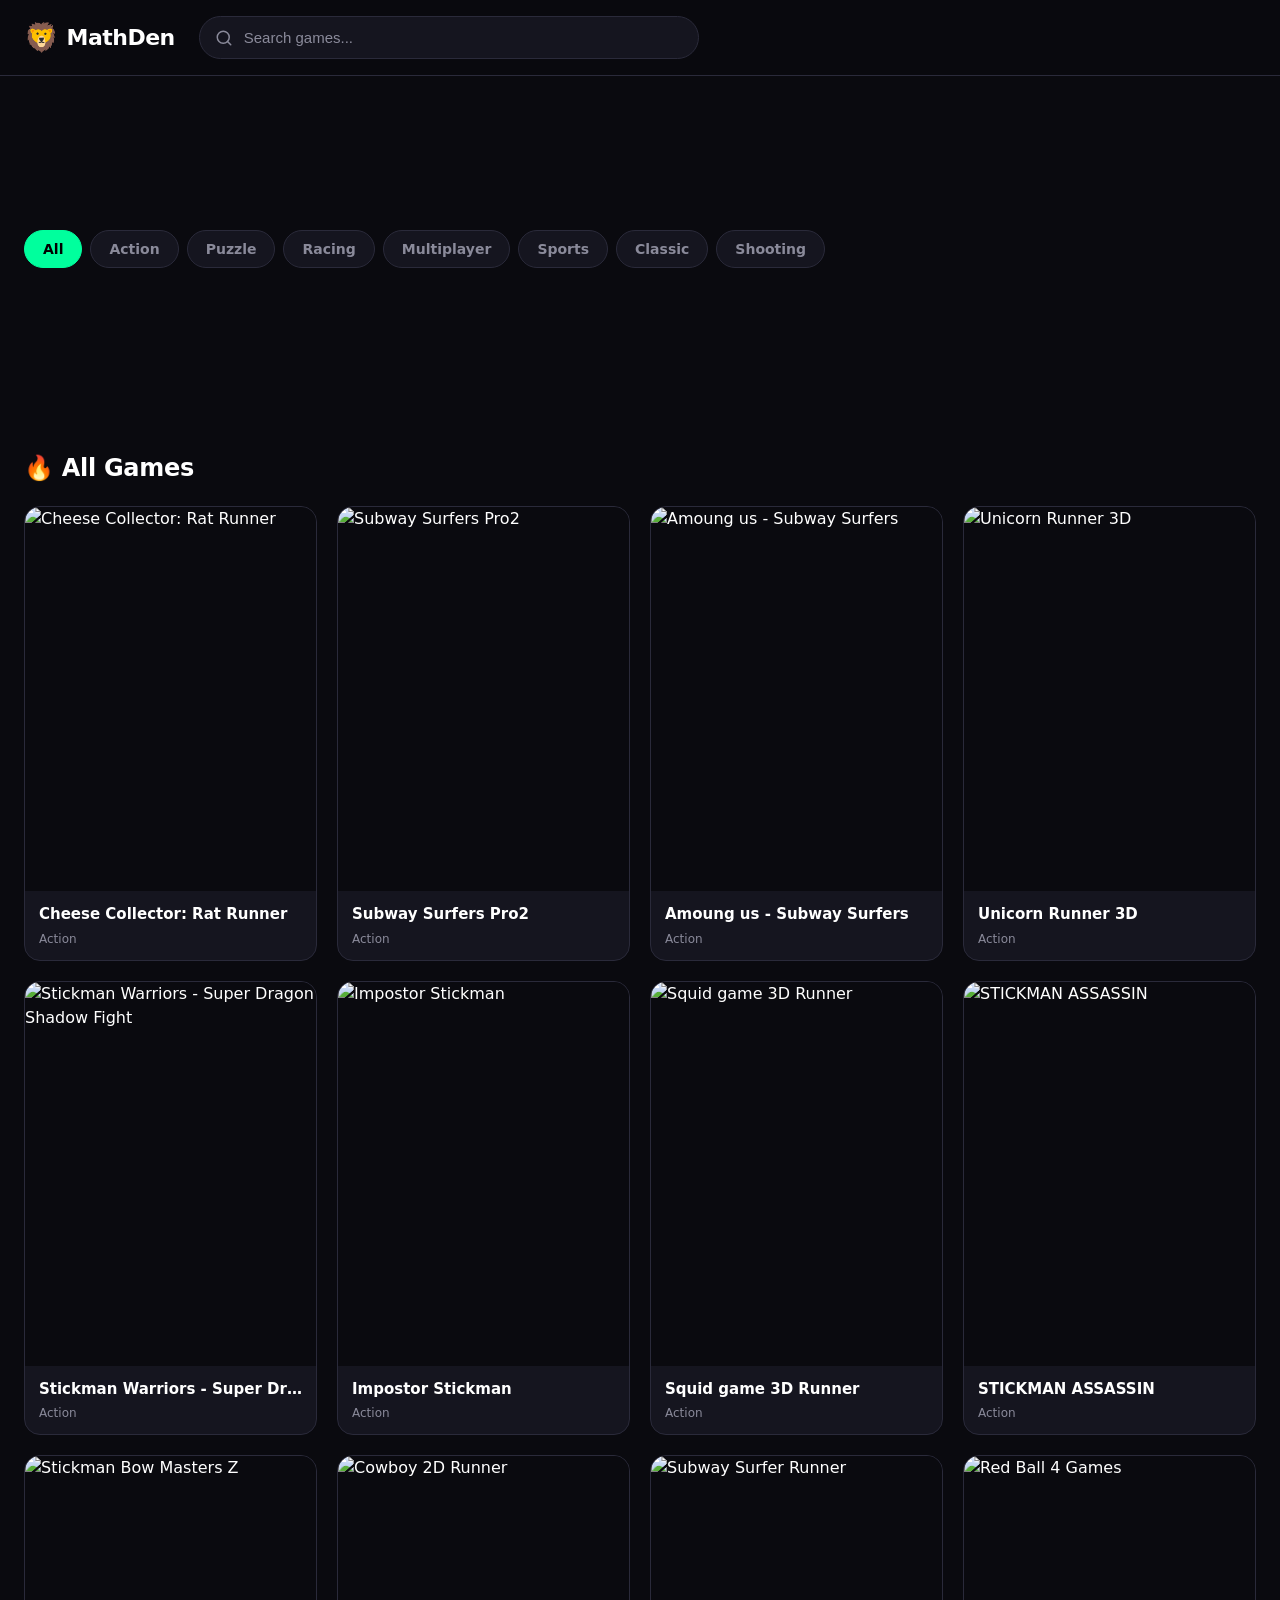
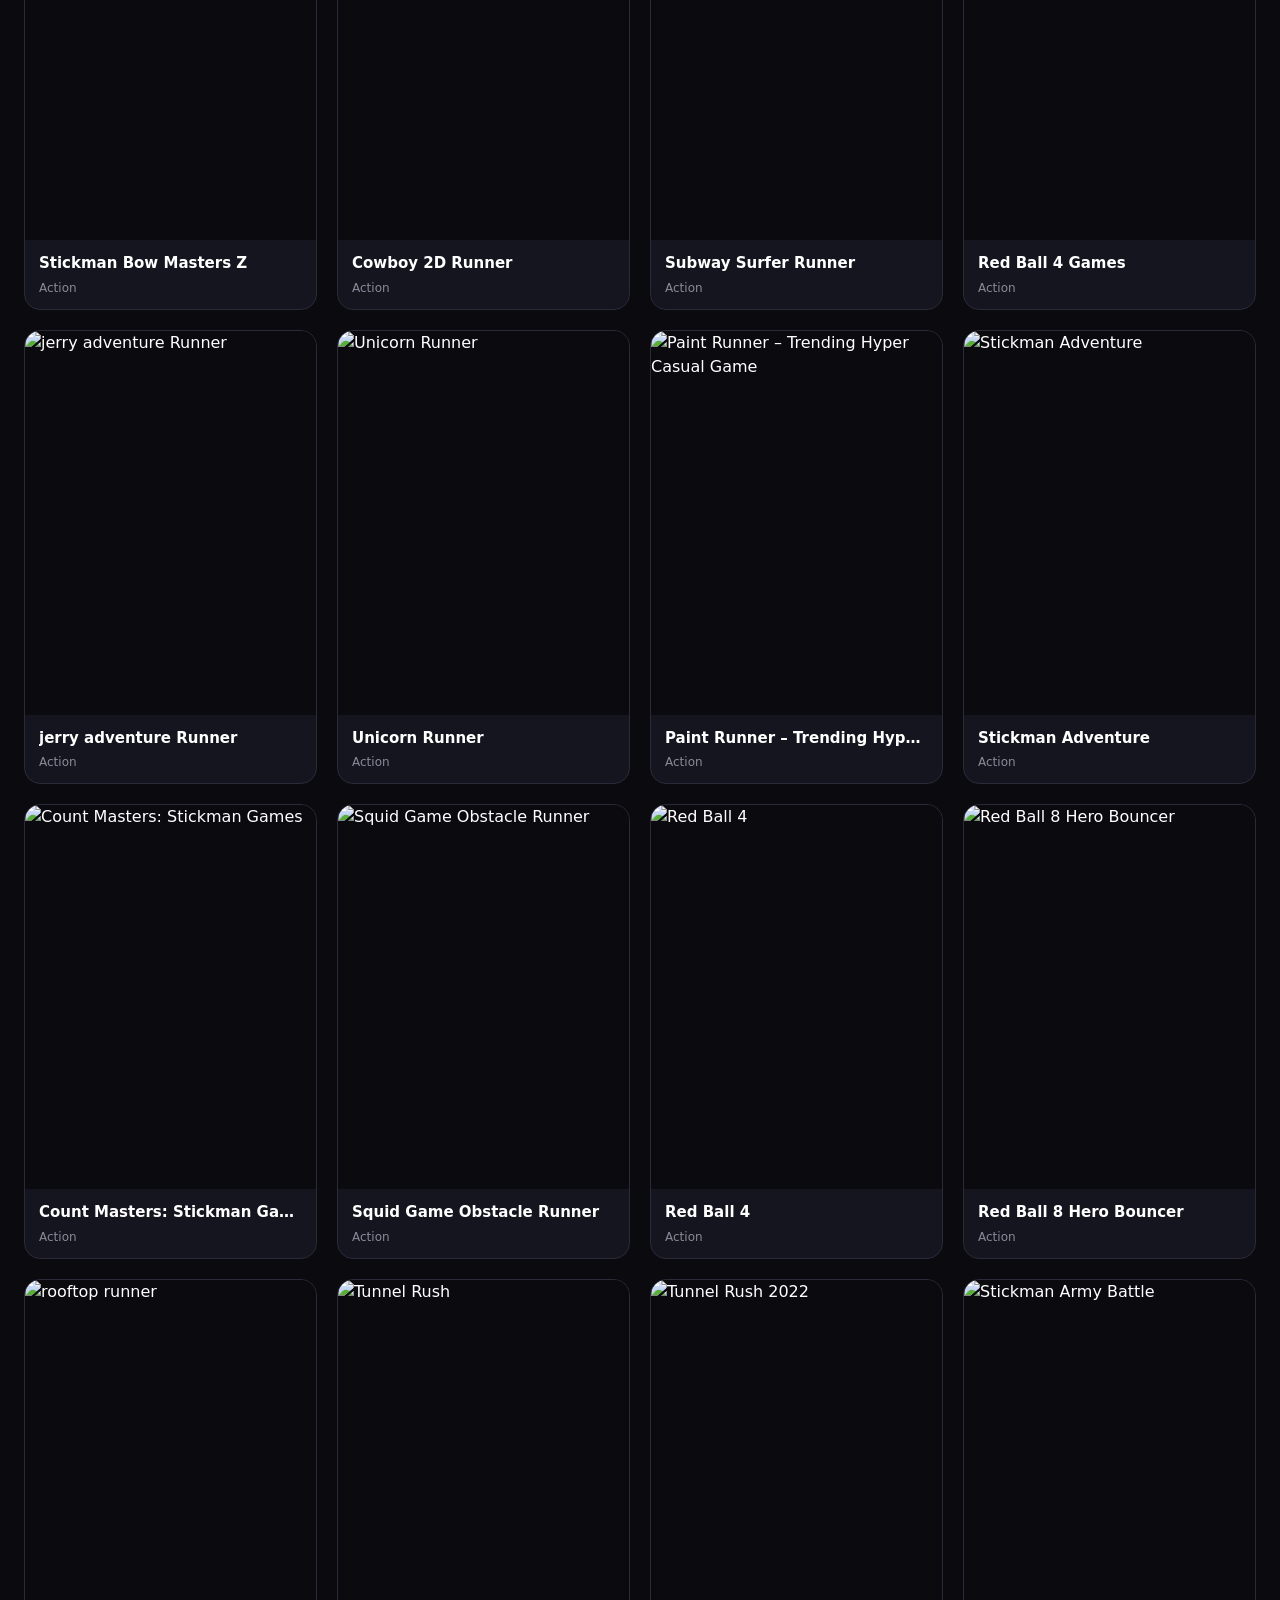
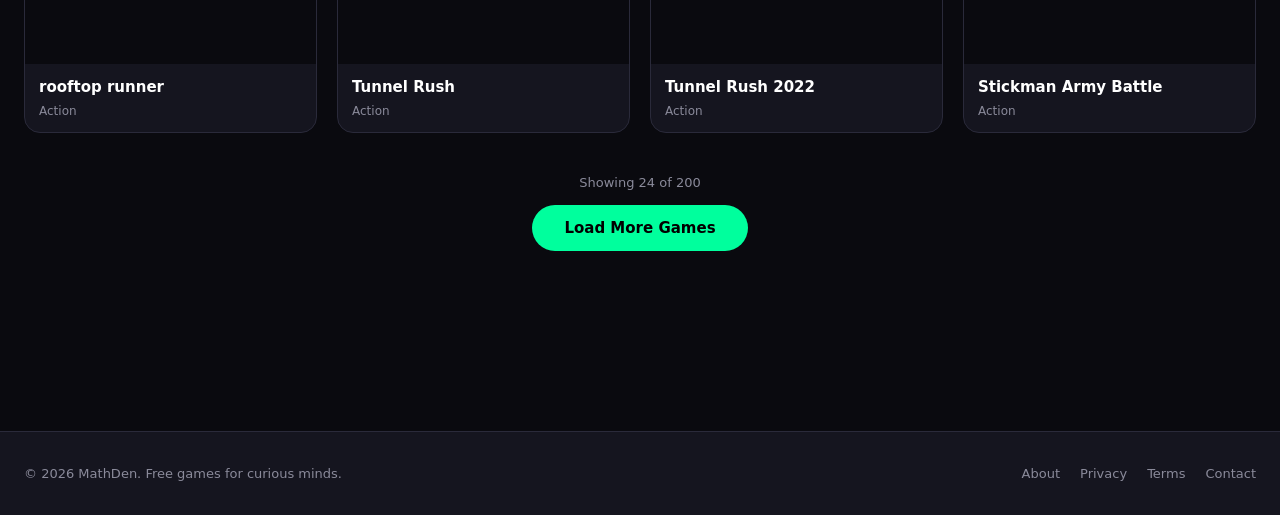
==== commit ef382037: "Performance: lazy-load thumbnails via IntersectionObserver, fix CLS, add cache headers" ====
--- a/index.html
+++ b/index.html
@@ -143,19 +143,40 @@
   let currentList = [];
   let visibleCount = 0;
 
-  function buildCard(game) {
-    const card = document.createElement("a");
-    card.href = `game.html?id=${game.id}`;
-    card.className = "game-card";
-    card.innerHTML = `
-      <img class="game-card-thumb" src="${game.thumbnail}" alt="${game.title}" loading="lazy" decoding="async">
-      <div class="game-card-body">
-        <div class="game-card-title">${game.title}</div>
-        <div class="game-card-tag">${game.category}</div>
-      </div>
-    `;
-    return card;
-  }
+  // Tiny gray placeholder (1x1 pixel SVG, ~150 bytes)
+const PLACEHOLDER = "data:image/svg+xml,%3Csvg xmlns='http://www.w3.org/2000/svg' viewBox='0 0 4 3'%3E%3Crect width='4' height='3' fill='%23161616'/%3E%3C/svg%3E";
+
+// IntersectionObserver — fires when image card scrolls within 200px of viewport
+const imgObserver = new IntersectionObserver((entries) => {
+  entries.forEach(entry => {
+    if (entry.isIntersecting) {
+      const img = entry.target;
+      const real = img.dataset.src;
+      if (real) {
+        img.src = real;
+        img.removeAttribute("data-src");
+      }
+      imgObserver.unobserve(img);
+    }
+  });
+}, { rootMargin: "200px" });
+
+function buildCard(game) {
+  const card = document.createElement("a");
+  card.href = `game.html?id=${game.id}`;
+  card.className = "game-card";
+  card.innerHTML = `
+    <img class="game-card-thumb" src="${PLACEHOLDER}" data-src="${game.thumbnail}" alt="${game.title}" decoding="async" width="512" height="384">
+    <div class="game-card-body">
+      <div class="game-card-title">${game.title}</div>
+      <div class="game-card-tag">${game.category}</div>
+    </div>
+  `;
+  // Start observing the image
+  const img = card.querySelector("img");
+  imgObserver.observe(img);
+  return card;
+}
 
   function renderCategoryTabs() {
     categoryTabs.innerHTML = "";
